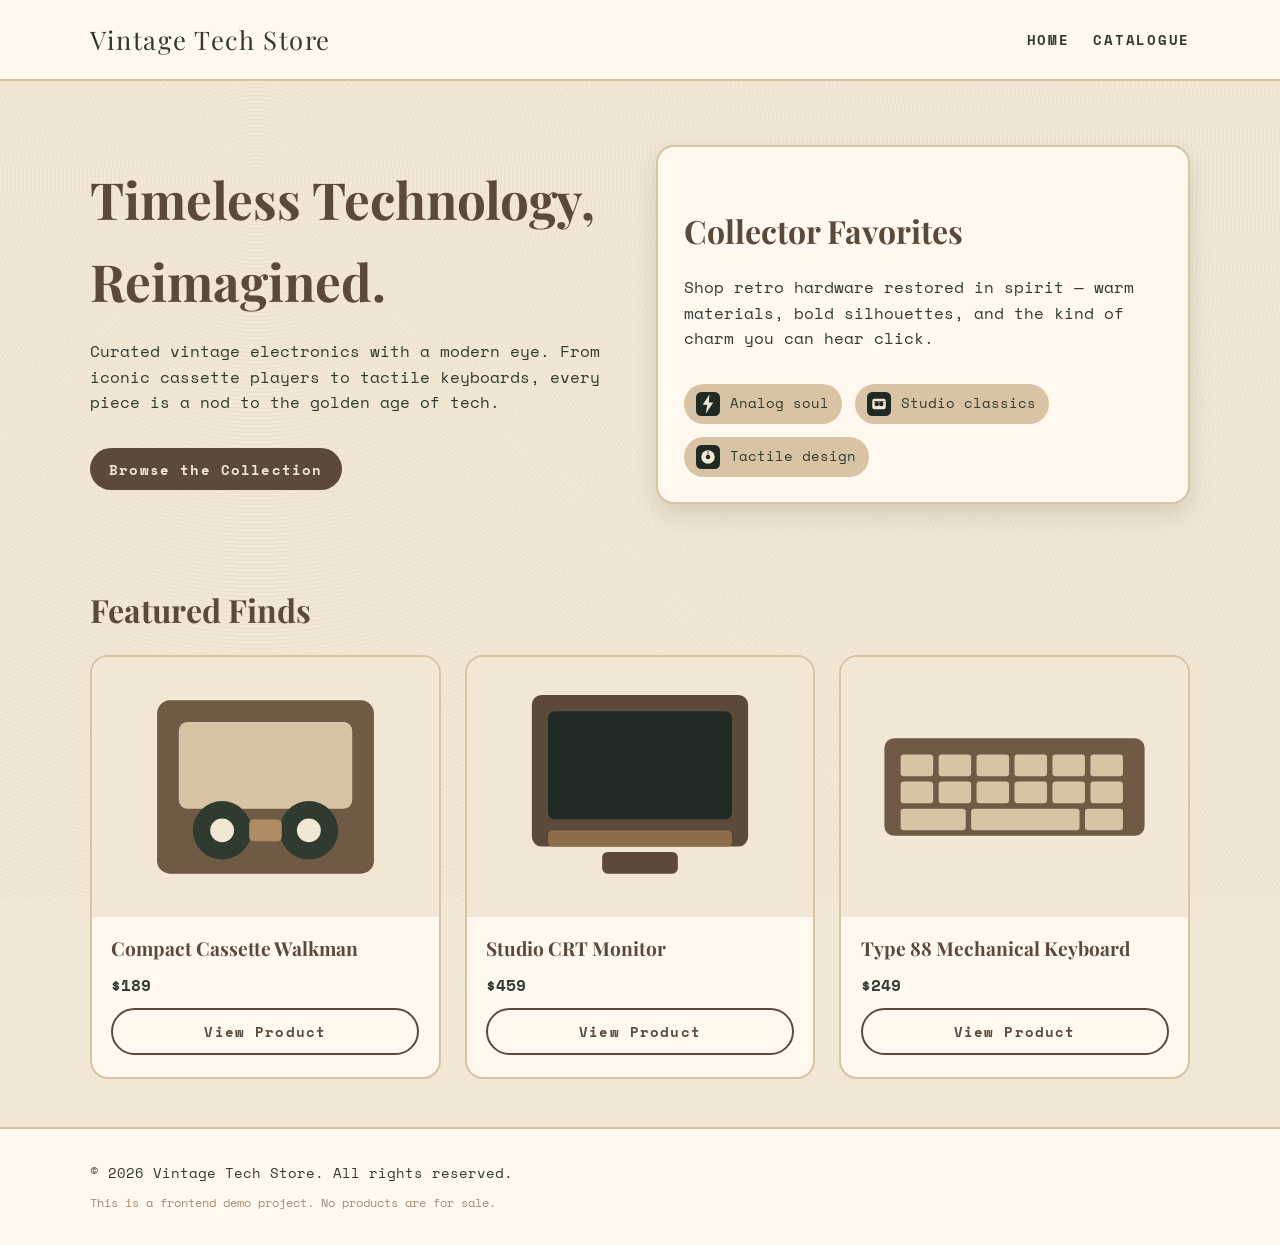
==== vintage-tech-store/index.html @ ef2e78d2 "Initial Commit" ====
<!DOCTYPE html>
<html lang="en">
  <head>
    <meta charset="UTF-8" />
    <meta name="viewport" content="width=device-width, initial-scale=1.0" />
    <title>Vintage Tech Store</title>
    <link rel="preconnect" href="https://fonts.googleapis.com" />
    <link rel="preconnect" href="https://fonts.gstatic.com" crossorigin />
    <link
      href="https://fonts.googleapis.com/css2?family=Playfair+Display:wght@500;700&family=Space+Mono:wght@400;700&display=swap"
      rel="stylesheet"
    />
    <link rel="stylesheet" href="css/style.css" />
  </head>
  <body>
    <header class="navbar">
      <div class="container navbar-inner">
        <a class="brand" href="index.html">Vintage Tech Store</a>
        <button class="nav-toggle" type="button" aria-label="Toggle navigation">
          Menu
        </button>
        <nav class="nav-links">
          <a href="index.html">Home</a>
          <a href="catalogue.html">Catalogue</a>
        </nav>
      </div>
    </header>

    <main class="container">
      <section class="hero">
        <div>
          <h1>Timeless Technology, Reimagined.</h1>
          <p>
            Curated vintage electronics with a modern eye. From iconic cassette
            players to tactile keyboards, every piece is a nod to the golden age
            of tech.
          </p>
          <a class="button" href="catalogue.html">Browse the Collection</a>
        </div>
        <div class="hero-card">
          <h2 class="section-title">Collector Favorites</h2>
          <p>
            Shop retro hardware restored in spirit — warm materials, bold
            silhouettes, and the kind of charm you can hear click.
          </p>
          <div class="hero-badges">
            <div class="badge">
              <img src="assets/icons/bolt.svg" alt="Bolt icon" />
              Analog soul
            </div>
            <div class="badge">
              <img src="assets/icons/tape.svg" alt="Tape icon" />
              Studio classics
            </div>
            <div class="badge">
              <img src="assets/icons/knob.svg" alt="Knob icon" />
              Tactile design
            </div>
          </div>
        </div>
      </section>

      <section>
        <h2 class="section-title">Featured Finds</h2>
        <div class="grid grid-3">
          <article class="card">
            <img src="assets/images/walkman.svg" alt="Vintage Walkman" />
            <div class="card-body">
              <h3>Compact Cassette Walkman</h3>
              <p class="price">$189</p>
              <a class="button secondary" href="product.html">View Product</a>
            </div>
          </article>
          <article class="card">
            <img src="assets/images/crt-monitor.svg" alt="CRT Monitor" />
            <div class="card-body">
              <h3>Studio CRT Monitor</h3>
              <p class="price">$459</p>
              <a class="button secondary" href="product.html">View Product</a>
            </div>
          </article>
          <article class="card">
            <img src="assets/images/mechanical-keyboard.svg" alt="Mechanical Keyboard" />
            <div class="card-body">
              <h3>Type 88 Mechanical Keyboard</h3>
              <p class="price">$249</p>
              <a class="button secondary" href="product.html">View Product</a>
            </div>
          </article>
        </div>
      </section>
    </main>

    <footer class="footer">
      <div class="container">
        <p>© 2026 Vintage Tech Store. All rights reserved.</p>
        <small>This is a frontend demo project. No products are for sale.</small>
      </div>
    </footer>

    <script src="js/main.js"></script>
  </body>
</html>
---- vintage-tech-store/css/style.css ----
:root {
  --color-primary: #5b4a3a;
  --color-background: #f2e7d5;
  --color-accent: #2f3b2f;
  --color-surface: #fff8ee;
  --color-muted: #a38b74;
  --color-highlight: #d8c3a5;
  --shadow-soft: 0 10px 24px rgba(47, 59, 47, 0.15);
  --font-display: "Playfair Display", serif;
  --font-body: "Space Mono", monospace;
}

* {
  box-sizing: border-box;
  margin: 0;
  padding: 0;
}

body {
  font-family: var(--font-body);
  color: var(--color-accent);
  background: var(--color-background);
  line-height: 1.6;
  min-height: 100vh;
  position: relative;
}

body::before {
  content: "";
  position: fixed;
  inset: 0;
  background-image: repeating-radial-gradient(
      circle at 20% 20%,
      rgba(47, 59, 47, 0.08),
      rgba(47, 59, 47, 0.08) 1px,
      transparent 1px,
      transparent 4px
    ),
    repeating-linear-gradient(
      0deg,
      rgba(255, 255, 255, 0.05),
      rgba(255, 255, 255, 0.05) 1px,
      transparent 1px,
      transparent 6px
    );
  opacity: 0.35;
  pointer-events: none;
  mix-blend-mode: multiply;
  z-index: 0;
}

main,
header,
footer {
  position: relative;
  z-index: 1;
}

img {
  max-width: 100%;
  display: block;
}

a {
  color: inherit;
  text-decoration: none;
}

.container {
  width: min(1100px, 90%);
  margin: 0 auto;
}

.navbar {
  background: var(--color-surface);
  border-bottom: 2px solid var(--color-highlight);
  position: sticky;
  top: 0;
  z-index: 10;
}

.navbar-inner {
  display: flex;
  align-items: center;
  justify-content: space-between;
  padding: 1.2rem 0;
}

.brand {
  font-family: var(--font-display);
  font-size: 1.6rem;
  letter-spacing: 0.06em;
}

.nav-links {
  display: flex;
  gap: 1.5rem;
  align-items: center;
}

.nav-links a {
  font-weight: 600;
  text-transform: uppercase;
  font-size: 0.9rem;
  letter-spacing: 0.12em;
  transition: color 0.2s ease;
}

.nav-links a:hover {
  color: var(--color-primary);
}

.nav-toggle {
  background: none;
  border: 2px solid var(--color-accent);
  padding: 0.4rem 0.6rem;
  border-radius: 6px;
  font-family: var(--font-body);
  text-transform: uppercase;
  letter-spacing: 0.1em;
  display: none;
}

.hero {
  padding: 4rem 0 3rem;
  display: grid;
  grid-template-columns: repeat(auto-fit, minmax(260px, 1fr));
  gap: 2rem;
  align-items: center;
}

.hero h1 {
  font-family: var(--font-display);
  font-size: clamp(2.4rem, 4vw, 4rem);
  color: var(--color-primary);
}

.hero p {
  margin: 1rem 0 2rem;
  font-size: 1rem;
}

.hero-card {
  background: var(--color-surface);
  border: 2px solid var(--color-highlight);
  padding: 1.6rem;
  border-radius: 18px;
  box-shadow: var(--shadow-soft);
}

.hero-badges {
  display: flex;
  gap: 0.8rem;
  flex-wrap: wrap;
  margin-top: 1rem;
}

.badge {
  display: flex;
  align-items: center;
  gap: 0.6rem;
  background: var(--color-highlight);
  padding: 0.5rem 0.8rem;
  border-radius: 999px;
  font-size: 0.85rem;
}

.badge img {
  width: 24px;
  height: 24px;
}

.section-title {
  font-family: var(--font-display);
  font-size: 2rem;
  margin: 2rem 0 1.2rem;
  color: var(--color-primary);
}

.grid {
  display: grid;
  gap: 1.5rem;
}

.grid-3 {
  grid-template-columns: repeat(auto-fit, minmax(240px, 1fr));
}

.grid-4 {
  grid-template-columns: repeat(auto-fit, minmax(220px, 1fr));
}

.card {
  background: var(--color-surface);
  border: 2px solid var(--color-highlight);
  border-radius: 18px;
  overflow: hidden;
  transition: transform 0.2s ease, box-shadow 0.2s ease;
  display: flex;
  flex-direction: column;
}

.card:hover {
  transform: translateY(-6px);
  box-shadow: var(--shadow-soft);
}

.card-body {
  padding: 1rem 1.2rem 1.4rem;
  display: flex;
  flex-direction: column;
  gap: 0.6rem;
}

.card h3 {
  font-family: var(--font-display);
  font-size: 1.2rem;
  color: var(--color-primary);
}

.price {
  color: var(--color-accent);
  font-weight: 700;
}

.button {
  display: inline-flex;
  align-items: center;
  justify-content: center;
  gap: 0.4rem;
  padding: 0.6rem 1.2rem;
  background: var(--color-primary);
  color: var(--color-background);
  border: none;
  border-radius: 999px;
  font-weight: 600;
  font-size: 0.9rem;
  letter-spacing: 0.08em;
  cursor: pointer;
  transition: background 0.2s ease, transform 0.2s ease;
}

.button:hover {
  background: var(--color-accent);
  transform: translateY(-2px);
}

.button.secondary {
  background: transparent;
  color: var(--color-primary);
  border: 2px solid var(--color-primary);
}

.button.secondary:hover {
  background: var(--color-primary);
  color: var(--color-background);
}

.filters {
  display: flex;
  flex-wrap: wrap;
  gap: 1rem;
  background: var(--color-surface);
  padding: 1rem 1.2rem;
  border-radius: 16px;
  border: 2px solid var(--color-highlight);
  margin-bottom: 1.5rem;
}

.select {
  display: flex;
  flex-direction: column;
  gap: 0.4rem;
  font-size: 0.85rem;
  text-transform: uppercase;
  letter-spacing: 0.12em;
}

select {
  padding: 0.6rem;
  border-radius: 10px;
  border: 2px solid var(--color-highlight);
  background: var(--color-background);
  font-family: var(--font-body);
}

.product-layout {
  display: grid;
  grid-template-columns: repeat(auto-fit, minmax(280px, 1fr));
  gap: 2rem;
  align-items: start;
  margin: 2rem 0 3rem;
}

.product-details {
  background: var(--color-surface);
  padding: 1.8rem;
  border-radius: 18px;
  border: 2px solid var(--color-highlight);
  box-shadow: var(--shadow-soft);
}

.product-details h2 {
  font-family: var(--font-display);
  font-size: 2rem;
  margin-bottom: 0.6rem;
  color: var(--color-primary);
}

.specs {
  margin-top: 1.4rem;
  padding-left: 1rem;
}

.specs li {
  margin-bottom: 0.4rem;
}

.footer {
  margin-top: 3rem;
  padding: 2rem 0;
  border-top: 2px solid var(--color-highlight);
  background: var(--color-surface);
  font-size: 0.9rem;
}

.footer p {
  margin-bottom: 0.4rem;
}

.footer small {
  color: var(--color-muted);
}

@media (max-width: 760px) {
  .nav-links {
    position: absolute;
    top: 70px;
    right: 5%;
    background: var(--color-surface);
    border: 2px solid var(--color-highlight);
    border-radius: 12px;
    flex-direction: column;
    padding: 1rem;
    gap: 0.8rem;
    display: none;
  }

  .nav-links.active {
    display: flex;
  }

  .nav-toggle {
    display: inline-flex;
  }
}
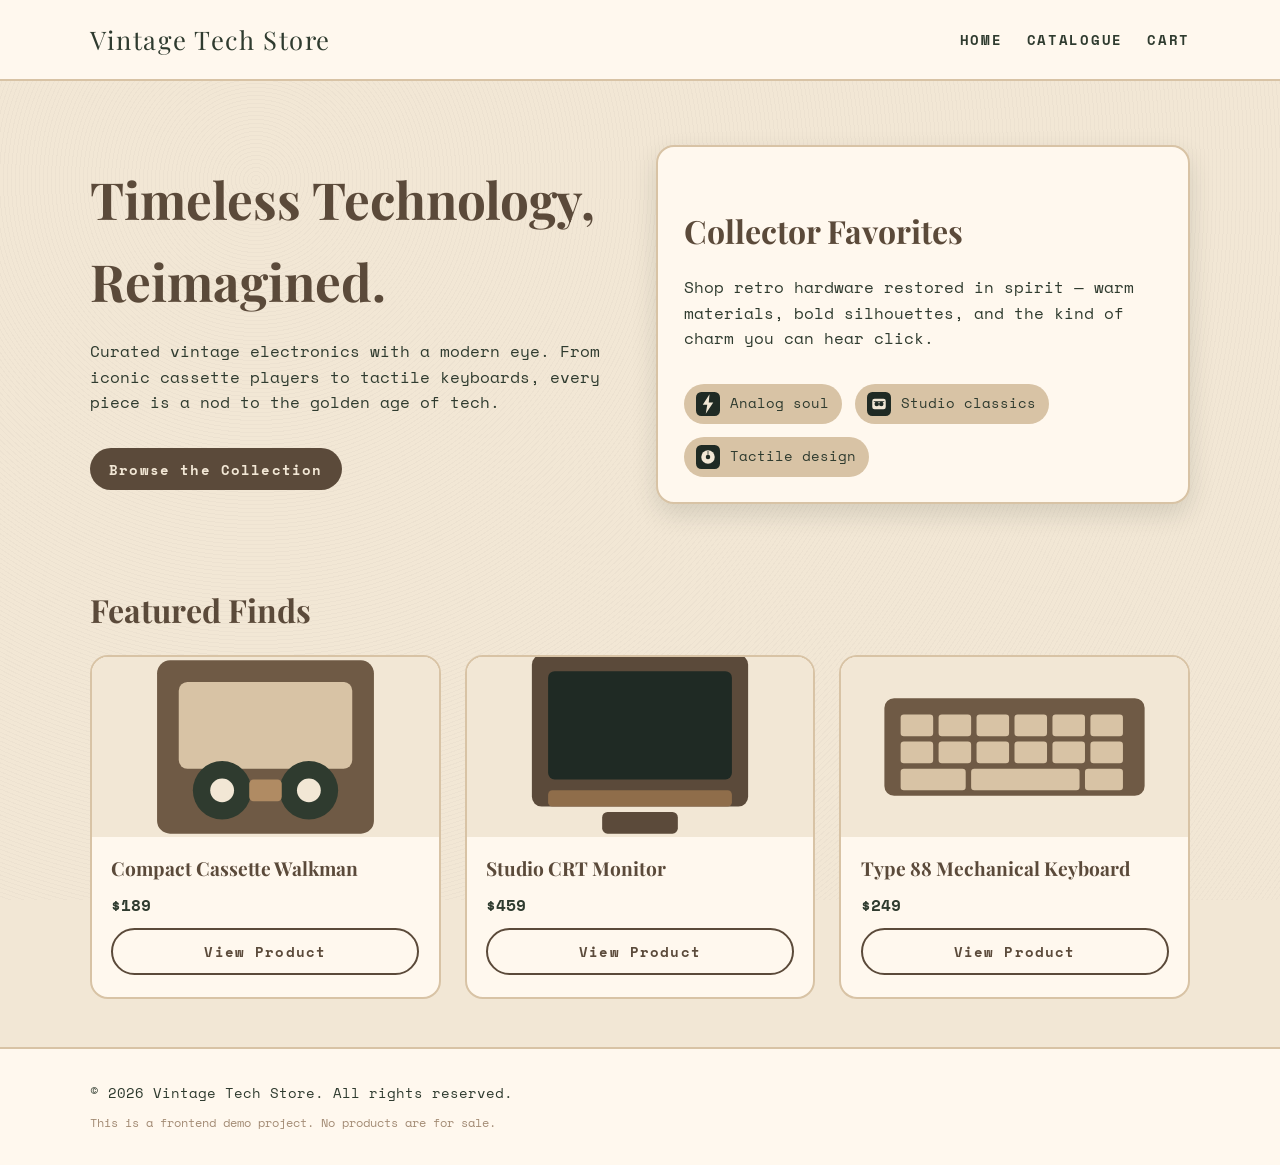
==== commit 0409f909: "Added cart feature, stock images, and improved product page" ====
--- a/vintage-tech-store/index.html
+++ b/vintage-tech-store/index.html
@@ -22,6 +22,7 @@
         <nav class="nav-links">
           <a href="index.html">Home</a>
           <a href="catalogue.html">Catalogue</a>
+          <a href="cart.html">Cart</a>
         </nav>
       </div>
     </header>
@@ -63,28 +64,28 @@
       <section>
         <h2 class="section-title">Featured Finds</h2>
         <div class="grid grid-3">
-          <article class="card">
+          <article class="card" data-product-id="walkman" tabindex="0" aria-label="Compact Cassette Walkman">
             <img src="assets/images/walkman.svg" alt="Vintage Walkman" />
             <div class="card-body">
               <h3>Compact Cassette Walkman</h3>
               <p class="price">$189</p>
-              <a class="button secondary" href="product.html">View Product</a>
+              <a class="button secondary" href="product.html?id=walkman">View Product</a>
             </div>
           </article>
-          <article class="card">
+          <article class="card" data-product-id="crt-monitor" tabindex="0" aria-label="Studio CRT Monitor">
             <img src="assets/images/crt-monitor.svg" alt="CRT Monitor" />
             <div class="card-body">
               <h3>Studio CRT Monitor</h3>
               <p class="price">$459</p>
-              <a class="button secondary" href="product.html">View Product</a>
+              <a class="button secondary" href="product.html?id=crt-monitor">View Product</a>
             </div>
           </article>
-          <article class="card">
+          <article class="card" data-product-id="mechanical-keyboard" tabindex="0" aria-label="Type 88 Mechanical Keyboard">
             <img src="assets/images/mechanical-keyboard.svg" alt="Mechanical Keyboard" />
             <div class="card-body">
               <h3>Type 88 Mechanical Keyboard</h3>
               <p class="price">$249</p>
-              <a class="button secondary" href="product.html">View Product</a>
+              <a class="button secondary" href="product.html?id=mechanical-keyboard">View Product</a>
             </div>
           </article>
         </div>
--- a/vintage-tech-store/css/style.css
+++ b/vintage-tech-store/css/style.css
@@ -200,6 +200,21 @@
   flex-direction: column;
 }
 
+.card img {
+  width: 100%;
+  height: 180px;
+  object-fit: cover;
+  background: var(--color-background);
+}
+
+.product-layout .card img {
+  height: auto;
+}
+
+.card.clickable {
+  cursor: pointer;
+}
+
 .card:hover {
   transform: translateY(-6px);
   box-shadow: var(--shadow-soft);
@@ -307,6 +322,74 @@
   color: var(--color-primary);
 }
 
+.cart-list {
+  display: grid;
+  gap: 1rem;
+  margin-bottom: 2rem;
+}
+
+.cart-item {
+  display: grid;
+  grid-template-columns: 120px 1fr auto;
+  gap: 1.2rem;
+  align-items: center;
+  padding: 1rem;
+  background: var(--color-surface);
+  border-radius: 16px;
+  border: 2px solid var(--color-highlight);
+}
+
+.cart-item img {
+  width: 120px;
+  height: 90px;
+  object-fit: cover;
+  border-radius: 12px;
+}
+
+.cart-item h3 {
+  font-family: var(--font-display);
+  color: var(--color-primary);
+  margin-bottom: 0.4rem;
+}
+
+.cart-meta {
+  display: flex;
+  gap: 1rem;
+  font-size: 0.9rem;
+  color: var(--color-muted);
+}
+
+.cart-summary {
+  display: flex;
+  justify-content: space-between;
+  align-items: center;
+  padding: 1.5rem;
+  background: var(--color-surface);
+  border-radius: 16px;
+  border: 2px solid var(--color-highlight);
+  margin-bottom: 2rem;
+}
+
+.cart-total {
+  font-family: var(--font-display);
+  font-size: 1.6rem;
+  color: var(--color-primary);
+}
+
+.cart-actions {
+  display: flex;
+  gap: 1rem;
+  flex-wrap: wrap;
+}
+
+.cart-empty {
+  background: var(--color-surface);
+  padding: 1.5rem;
+  border-radius: 16px;
+  border: 2px dashed var(--color-highlight);
+  margin-bottom: 2rem;
+}
+
 .specs {
   margin-top: 1.4rem;
   padding-left: 1rem;
@@ -353,4 +436,19 @@
   .nav-toggle {
     display: inline-flex;
   }
-}
+
+  .cart-item {
+    grid-template-columns: 1fr;
+    text-align: center;
+  }
+
+  .cart-item img {
+    margin: 0 auto;
+  }
+
+  .cart-summary {
+    flex-direction: column;
+    gap: 1rem;
+    text-align: center;
+  }
+}
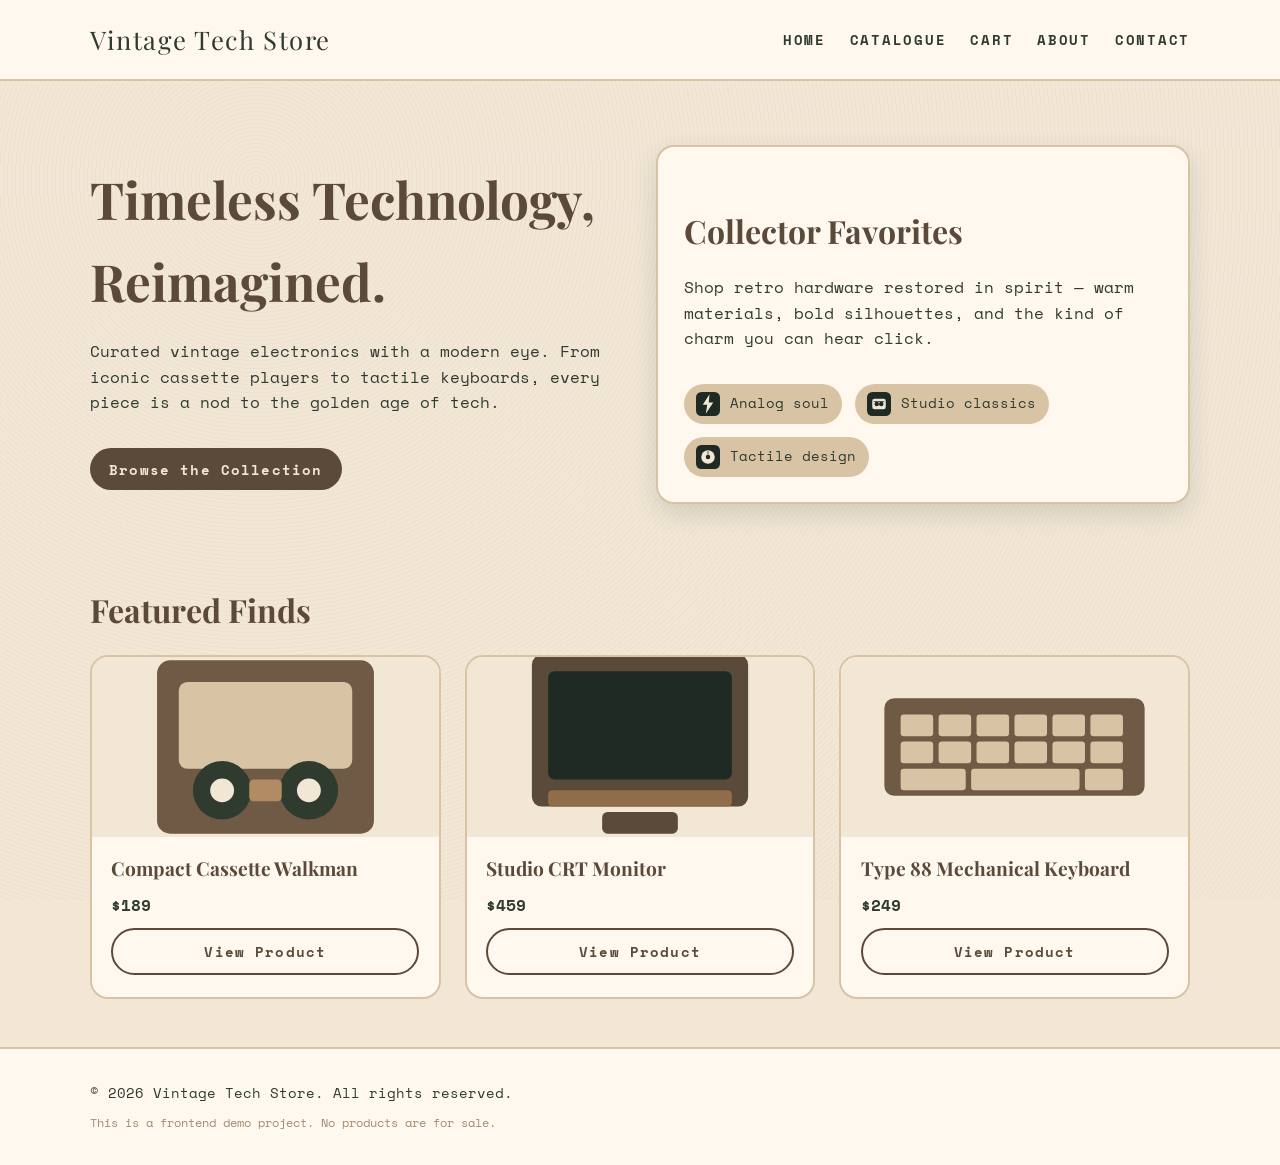
==== commit 9de99e01: "Added contact and feedback pages" ====
--- a/vintage-tech-store/index.html
+++ b/vintage-tech-store/index.html
@@ -23,6 +23,8 @@
           <a href="index.html">Home</a>
           <a href="catalogue.html">Catalogue</a>
           <a href="cart.html">Cart</a>
+          <a href="about.html">About</a>
+          <a href="contact.html">Contact</a>
         </nav>
       </div>
     </header>
--- a/vintage-tech-store/css/style.css
+++ b/vintage-tech-store/css/style.css
@@ -451,4 +451,68 @@
     gap: 1rem;
     text-align: center;
   }
-}
+
+  .contact-form {
+    grid-template-columns: 1fr;
+  }
+}
+
+.contact-section {
+  max-width: 600px;
+  margin-bottom: 2rem;
+}
+
+.contact-form {
+  display: grid;
+  gap: 1.2rem;
+  background: var(--color-surface);
+  padding: 1.5rem;
+  border-radius: 16px;
+  border: 2px solid var(--color-highlight);
+}
+
+.form-group {
+  display: flex;
+  flex-direction: column;
+  gap: 0.4rem;
+}
+
+.form-group label {
+  font-weight: 600;
+  text-transform: uppercase;
+  letter-spacing: 0.08em;
+  font-size: 0.85rem;
+  color: var(--color-primary);
+}
+
+.form-group input,
+.form-group textarea,
+.form-group select {
+  padding: 0.8rem;
+  border: 2px solid var(--color-highlight);
+  border-radius: 10px;
+  background: var(--color-background);
+  font-family: var(--font-body);
+  font-size: 0.9rem;
+  transition: border-color 0.2s ease;
+}
+
+.form-group input:focus,
+.form-group textarea:focus,
+.form-group select:focus {
+  outline: none;
+  border-color: var(--color-primary);
+}
+
+.form-group textarea {
+  resize: vertical;
+  min-height: 120px;
+}
+
+.form-success {
+  background: var(--color-surface);
+  padding: 1.5rem;
+  border-radius: 16px;
+  border: 2px solid var(--color-highlight);
+  text-align: center;
+}
